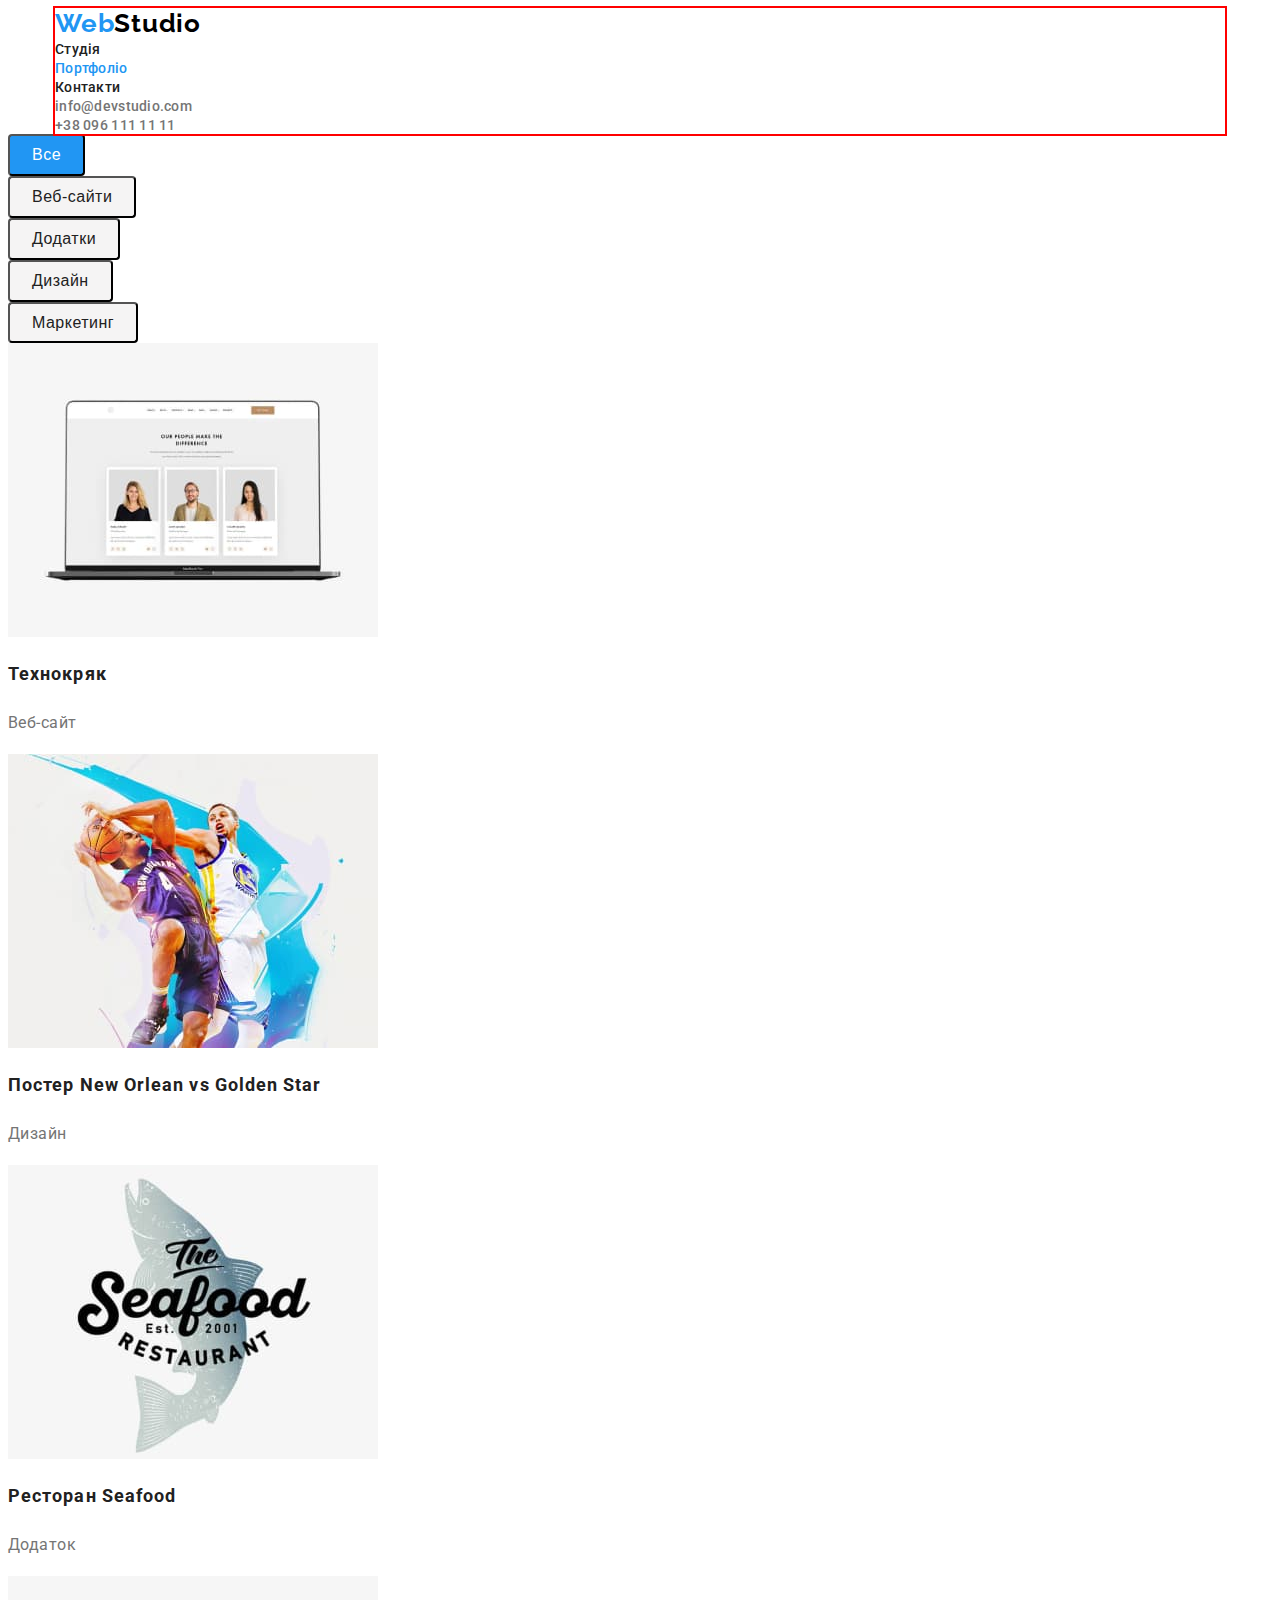
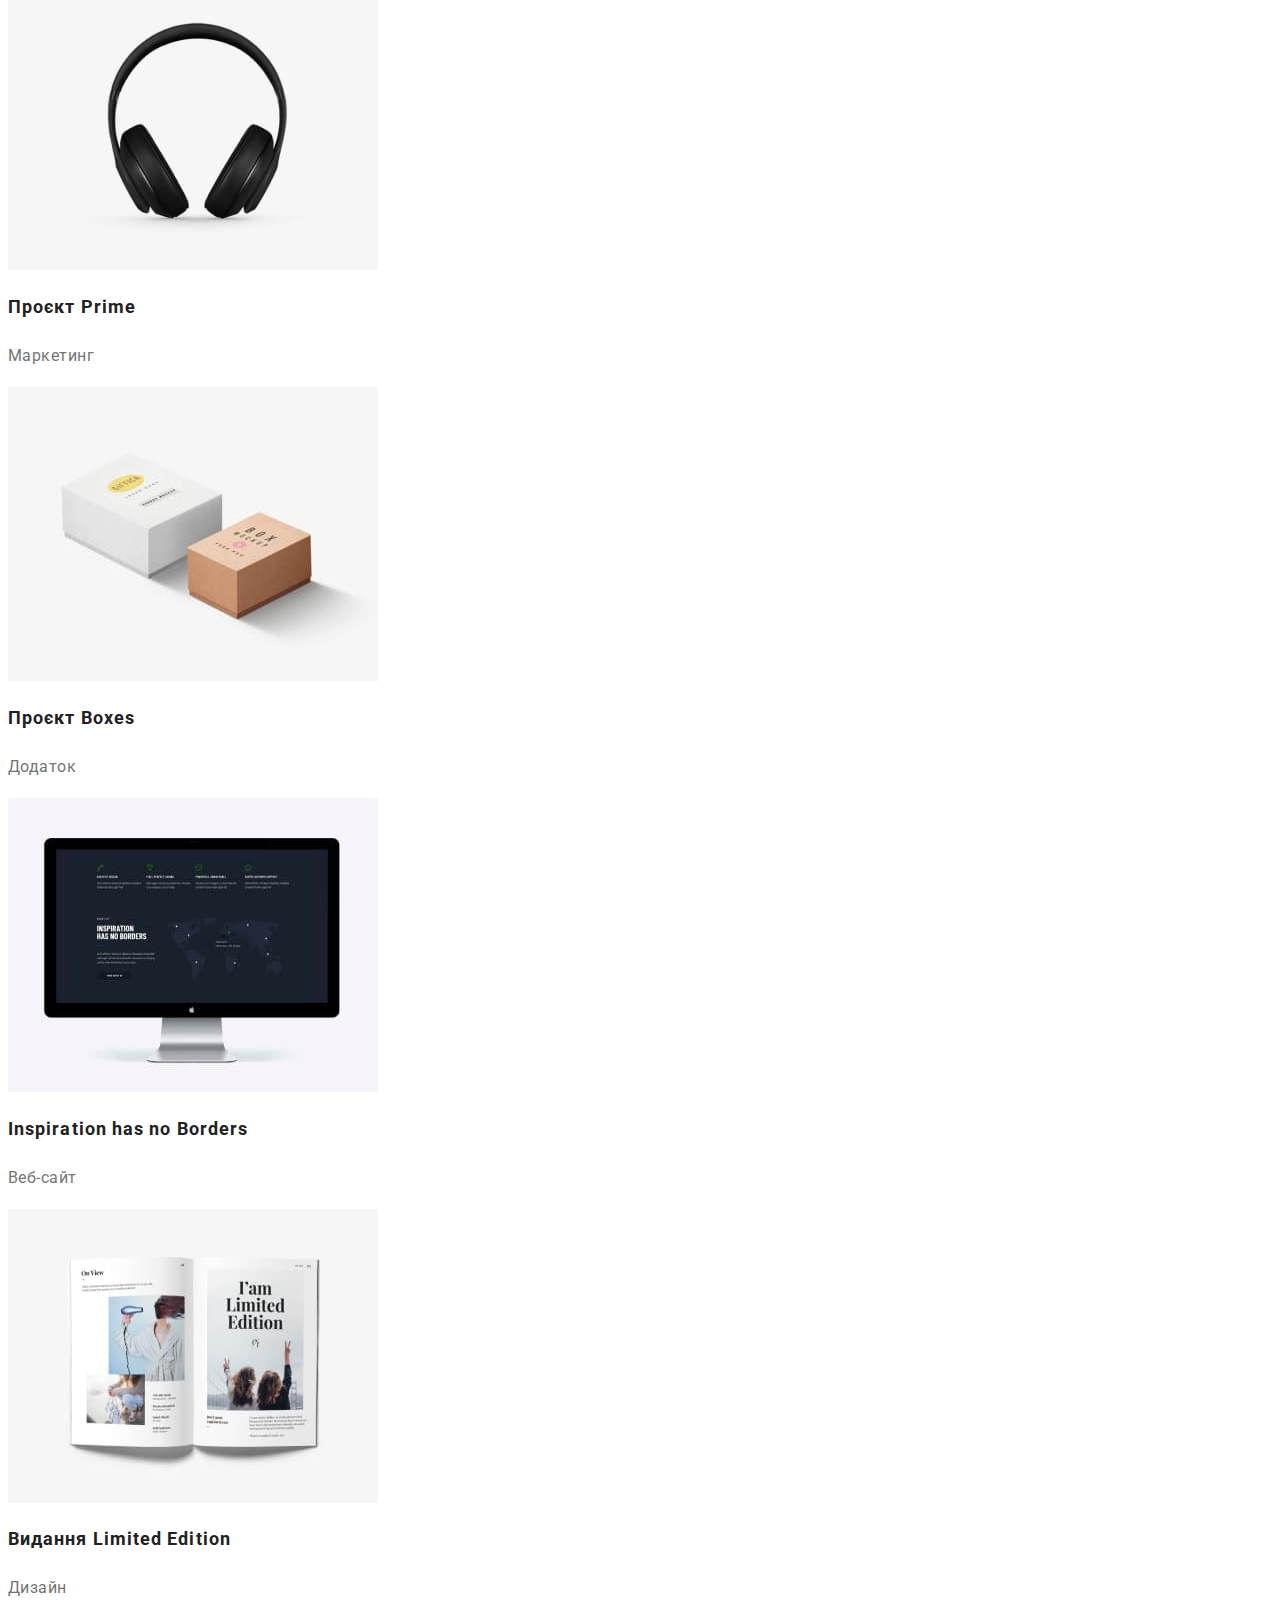
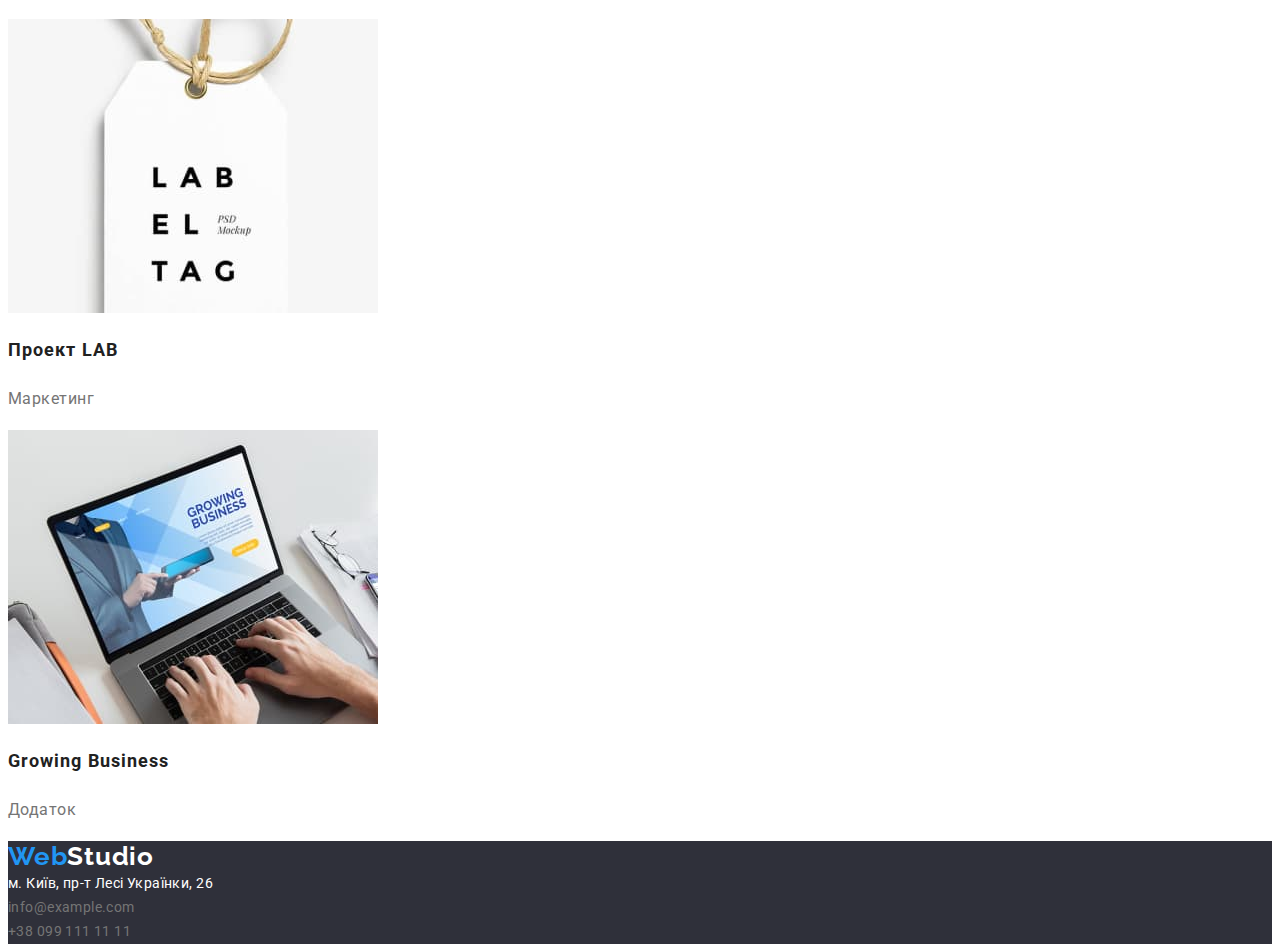
==== portfolio.html @ b14d48f9 "Initial commit" ====
<!DOCTYPE html>
<html lang="eu">
  <head>
    <meta charset="UTF-8" />
    <meta http-equiv="X-UA-Compatible" content="IE=edge" />
    <meta name="viewport" content="width=device-width, initial-scale=1.0" />
    <title>Портфоліо</title>
    <link rel="preconnect" href="https://fonts.googleapis.com" />
    <link rel="preconnect" href="https://fonts.gstatic.com" crossorigin />
    <link
      href="https://fonts.googleapis.com/css2?family=Raleway:wght@700&family=Roboto:wght@400;500;700;900&display=swap"
      rel="stylesheet"
    />
    <link rel="stylesheet" href="./css/styles.css" />
  </head>
  <body>
    <!--хедер сайта-->
    <header class="header">
      <div></div>
      <div class="container">
        <nav class="header-nav">
          <a href="" class="header-logo-link link"
            ><span class="web header-logo-link">Web</span
            ><span class="studio header-logo-link">Studio</span></a
          >
          <ul class="header-list list">
            <li class="header-item">
              <a href="./index.html" class="header-link link">Студія</a>
            </li>
            <li class="header-item">
              <a href="" class="header-link link current">Портфоліо</a>
            </li>
            <li class="header-item">
              <a href="" class="header-link link">Контакти</a>
            </li>
          </ul>
        </nav>
        <ul class="header-contact list">
          <li class="header-mail-item">
            <a
              href="mailto:info@devstudio.com"
              class="header-link link button-contact"
              >info@devstudio.com</a
            >
          </li>
          <li class="header-tel-item">
            <a href="tel:+380961111111" class="header-link link button-contact"
              >+38 096 111 11 11</a
            >
          </li>
        </ul>
      </div>
    </header>

    <main>
      <section class="filter-portfolio">
        <!--Фільтр-Портфоліо-->
        <h1 class="hidden-title text-hidden">Портфоліо</h1>
        <ul class="filter-list list">
          <li class="filter-item">
            <button type="button" class="filter-btn primary">Все</button>
          </li>
          <li class="filter-item">
            <button type="button" class="filter-btn">Веб-сайти</button>
          </li>
          <li class="filter-item">
            <button type="button" class="filter-btn">Додатки</button>
          </li>
          <li class="filter-item">
            <button type="button" class="filter-btn">Дизайн</button>
          </li>
          <li class="filter-item">
            <button type="button" class="filter-btn">Маркетинг</button>
          </li>
        </ul>
        <ul class="project-list list">
          <li class="project-item">
            <a href="" class="project-link link">
              <img
                src="./images/technocryak.jpg"
                alt="technocryak"
                width="370"
              />
              <h2 class="project-title">Технокряк</h2>
              <p class="project-text">Веб-сайт</p>
            </a>
          </li>
          <li class="project-item">
            <a href="" class="project-link link">
              <img
                src="./images/poster-new-orlean-vs-golden-star.jpg"
                alt="Poster new Orlean vs Golden star"
                width="370"
              />
              <h2 class="project-title">Постер New Orlean vs Golden Star</h2>
              <p class="project-text">Дизайн</p>
            </a>
          </li>
          <li class="project-item">
            <a href="" class="project-link link">
              <img
                src="./images/restaurant-seafood.jpg"
                alt="Restaurant Seafood"
                width="370"
              />
              <h2 class="project-title">Ресторан Seafood</h2>
              <p class="project-text">Додаток</p>
            </a>
          </li>
          <li class="project-item">
            <a href="" class="project-link link">
              <img
                src="./images/project-prime.jpg"
                alt="Project Prime"
                width="370"
              />
              <h2 class="project-title">Проєкт Prime</h2>
              <p class="project-text">Маркетинг</p>
            </a>
          </li>
          <li class="project-item">
            <a href="" class="project-link link">
              <img
                src="./images/project-boxes.jpg"
                alt="Project Boxes"
                width="370"
              />
              <h2 class="project-title">Проєкт Boxes</h2>
              <p class="project-text">Додаток</p>
            </a>
          </li>
          <li class="project-item">
            <a href="" class="project-link link">
              <img
                src="./images/inspiratiom-has-no-borders.jpg"
                alt="Inspiratiom has no Borders"
                width="370"
              />
              <h2 class="project-title">Inspiration has no Borders</h2>
              <p class="project-text">Веб-сайт</p>
            </a>
          </li>
          <li class="project-item">
            <a href="" class="project-link link">
              <img
                src="./images/poblishing-limited-edition.jpg"
                alt="Poblishing Limited Edition"
                width="370"
              />
              <h2 class="project-title">Видання Limited Edition</h2>
              <p class="project-text">Дизайн</p>
            </a>
          </li>
          <li class="project-item">
            <a href="" class="project-link link">
              <img
                src="./images/project-lab.jpg"
                alt="Project LAB"
                width="370"
              />
              <h2 class="project-title">Проект LAB</h2>
              <p class="project-text">Маркетинг</p>
            </a>
          </li>
          <li class="project-item">
            <a href="" class="project-link link">
              <img
                src="./images/growing-business.jpg"
                alt="Growing Business"
                width="370"
              />
              <h2 class="project-title">Growing Business</h2>
              <p class="project-text">Додаток</p>
            </a>
          </li>
        </ul>
      </section>
    </main>

    <footer class="footer">
      <a href="" class="footer-logo-link link"
        ><span class="footer-web footer-logo-link">Web</span
        ><span class="footer-studio footer-logo-link">Studio</span></a
      >
      <address class="footer-adress">
        <ul class="footer-list list">
          <li class="footer-adress-item">
            <a
              href="https://goo.gl/maps/GNoJBwLivwUf7jna8"
              target="_blank"
              class="footer-link link adress"
              >м. Київ, пр-т Лесі Українки, 26</a
            >
          </li>
          <li class="footer-mail-item">
            <a
              href="mailto:info@example.com"
              class="footer-link link button-contact"
              >info@example.com</a
            >
          </li>
          <li class="footer-tel-item">
            <a href="tel:+380991111111" class="footer-link link button-contact"
              >+38 099 111 11 11</a
            >
          </li>
        </ul>
      </address>
    </footer>
  </body>
</html>
---- css/styles.css ----
:root {
  --accent-color: #2196f3;
  --main-title-color: #212121;
  --main-bottom-color: #757575;
  --color-white: #ffffff;
  --button-link: #f5f4f4;
  --background-color: #2f303a;
  --studio: #000000;
}

body {
  font-family: "Roboto", sans-serif;
  color: var(--main-title-color);
  cursor: pointer;
}

.list {
  padding: 0;
  margin: 0;
  list-style: none;
}

.link {
  text-decoration: none;
}

.container {
  margin-left: auto;
  margin-right: auto;
  width: 1170px;
  outline: 2px solid red;
}

.studio {
  color: var(--studio);
}

.web {
  color: var(--accent-color);
}

.text-hidden {
  position: absolute;
  width: 1px;
  height: 1px;
  margin: -1px;
  border: 0;
  padding: 0;
  white-space: nowrap;
  clip-path: inset(100%);
  clip: rect(0 0 0 0);
  overflow: hidden;
}

.header-logo-link {
  font-family: "Raleway";
  font-weight: 700;
  font-size: 26px;
  line-height: 1.19;
  letter-spacing: 0.03em;
}

.header-logo-link:hover,
.header-logo-link:focus,
.header-logo-link:active {
  color: var(--accent-color);
}

.header-link {
  color: var(--main-title-color);
}

.current {
  color: var(--accent-color);
}

.header-link {
  font-weight: 500;
  font-size: 14px;
  line-height: 1.14;
  letter-spacing: 0.02em;
}
.header-link:hover,
.header-link:focus,
.header-link:active {
  color: var(--accent-color);
}

.hero {
  background-color: var(--background-color);
}
.hero-title {
  margin-top: 0;
  margin-bottom: 30px;

  font-weight: 900;
  font-size: 44px;
  line-height: 1.36;
  text-align: center;

  color: var(--color-white);
  letter-spacing: 0.06em;

  margin-bottom: 30px;
}

.hero-btn {
  border-radius: 4px;
  padding: 10px 32px;

  font-weight: 700;
  font-size: 16px;
  line-height: 1.87;

  color: var(--color-white);
  background-color: var(--accent-color);
  letter-spacing: 0.06em;
  cursor: pointer;

  text-align: center;
}

.features-skills-title {
  font-weight: 700;
  font-size: 14px;
  line-height: 1.14;
  color: var(--main-title-color);
  letter-spacing: 0.03em;
}

.features-skills-text {
  font-size: 14px;
  line-height: 1.71;
  color: var(--main-bottom-color);
  letter-spacing: 0.03em;
}

.employment-title {
  font-weight: 700;
  font-size: 36px;
  line-height: 1.16;
  color: var(--main-title-color);
  letter-spacing: 0.03em;
}

.team-title {
  font-weight: 700;
  font-size: 36px;
  line-height: 1.16;
  color: var(--main-title-color);
  letter-spacing: 0.03em;
}

.team-player-title {
  font-weight: 500;
  font-size: 16px;
  line-height: 1.18;
  color: var(--main-title-color);
}

.team-text {
  font-size: 16px;
  line-height: 1.18;
  color: var(--main-bottom-color);
  letter-spacing: 0.03em;
}

.filter-btn {
  border-radius: 4px;
  padding: 6px 22px;

  font-weight: 500;
  font-size: 16px;
  line-height: 1.62;

  background-color: var(--button-link);
  color: var(--main-title-color);
  letter-spacing: 0.03em;

  text-align: center;
}

.filter-btn:hover,
.filter-btn:focus,
.filter-btn:active {
  color: var(--button-link);
  background-color: var(--accent-color);
  cursor: pointer;
}

.primary {
  background-color: var(--accent-color);
  color: var(--color-white);
}

.project-title {
  font-weight: 700;
  font-size: 18px;
  line-height: 2;
  color: var(--main-title-color);
  letter-spacing: 0.06em;
}

.project-text {
  font-size: 16px;
  line-height: 1.87;
  color: var(--main-bottom-color);
  letter-spacing: 0.03em;
}

.footer-web {
  color: var(--accent-color);
}
.footer-studio {
  color: var(--color-white);
}

.footer-logo-link:hover,
.footer-logo-link:focus,
.footer-logo-link:active {
  color: var(--accent-color);
}

.footer-logo-link {
  font-family: "Raleway";
  font-weight: 700;
  font-size: 26px;
  line-height: 1.19;
  letter-spacing: 0.03em;
}

.button-contact {
  color: var(--main-bottom-color);
}
.footer {
  background-color: var(--background-color);
}
.adress {
  color: var(--color-white);
}

.footer-list {
  font-style: normal;
  font-size: 14px;
  line-height: 1.71;
  letter-spacing: 0.03em;
}

.footer-link:hover,
.footer-link:focus,
.footer-link:active {
  color: var(--accent-color);
}
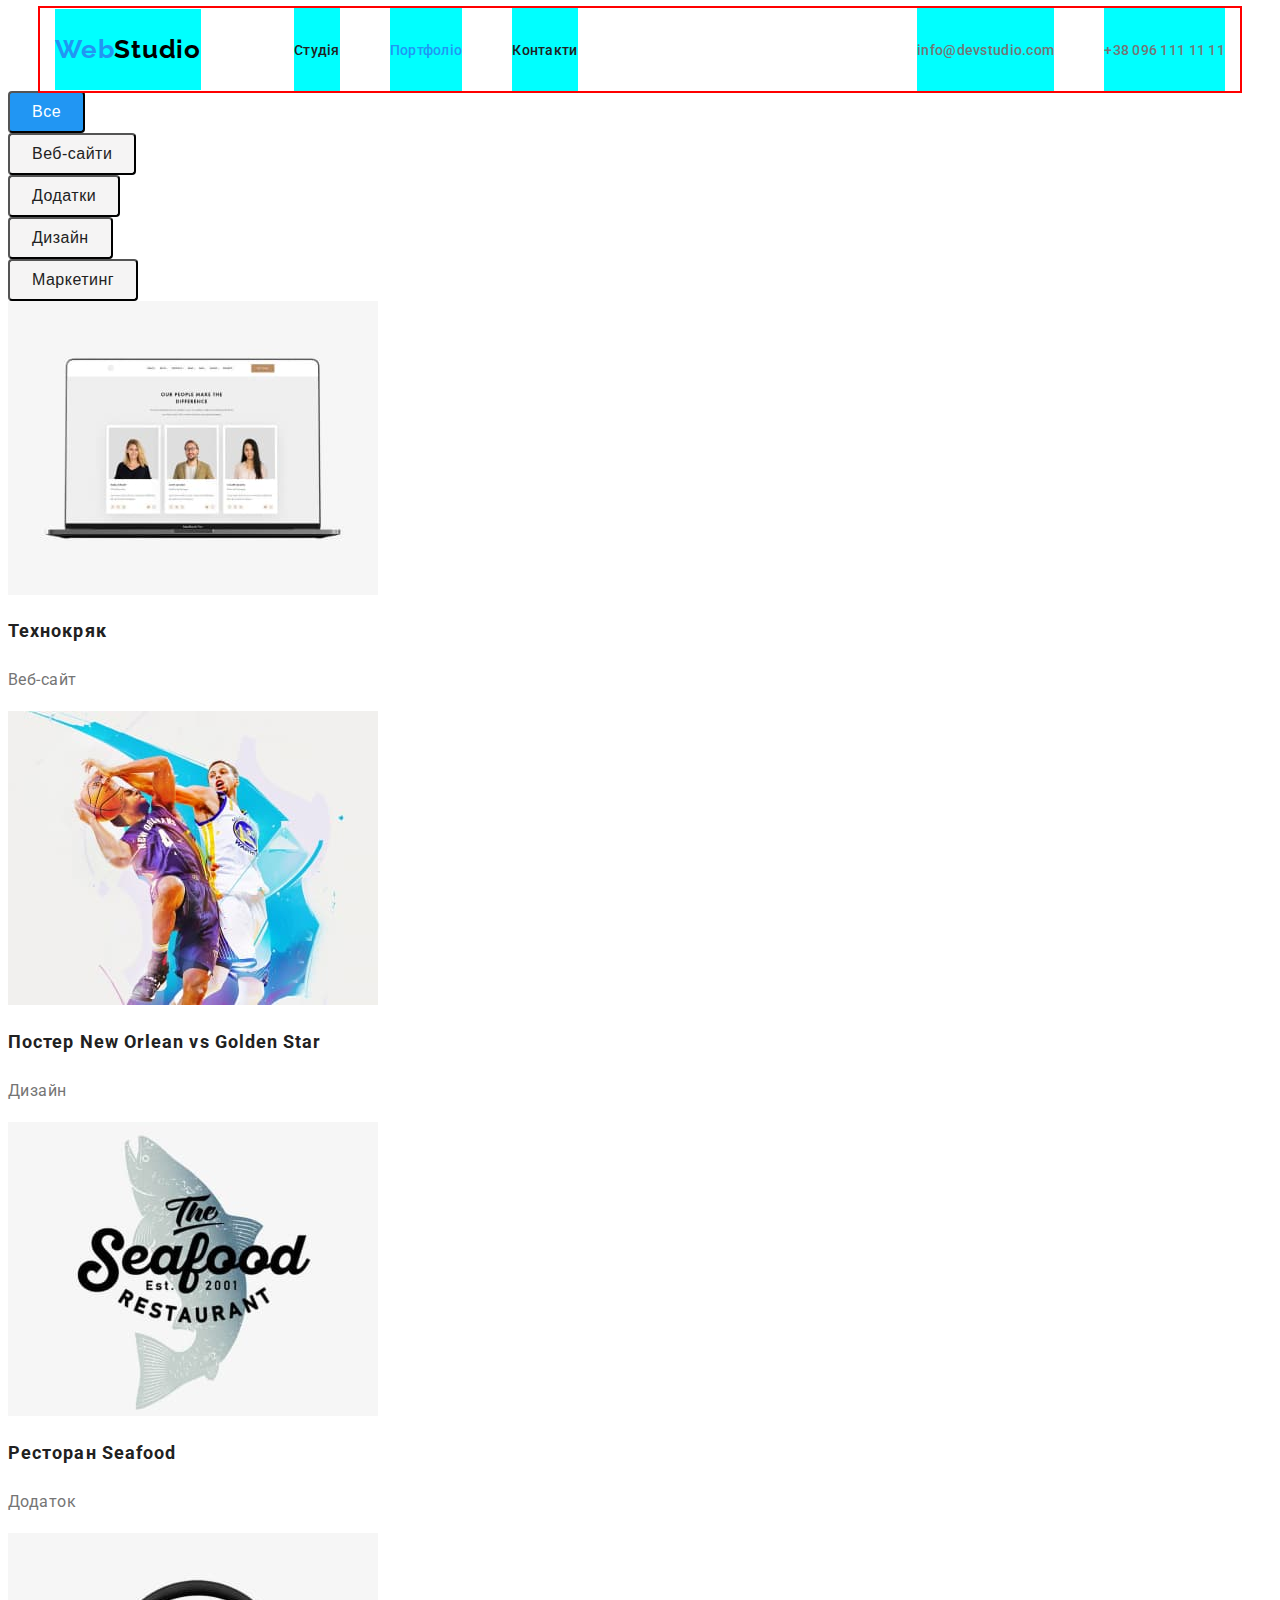
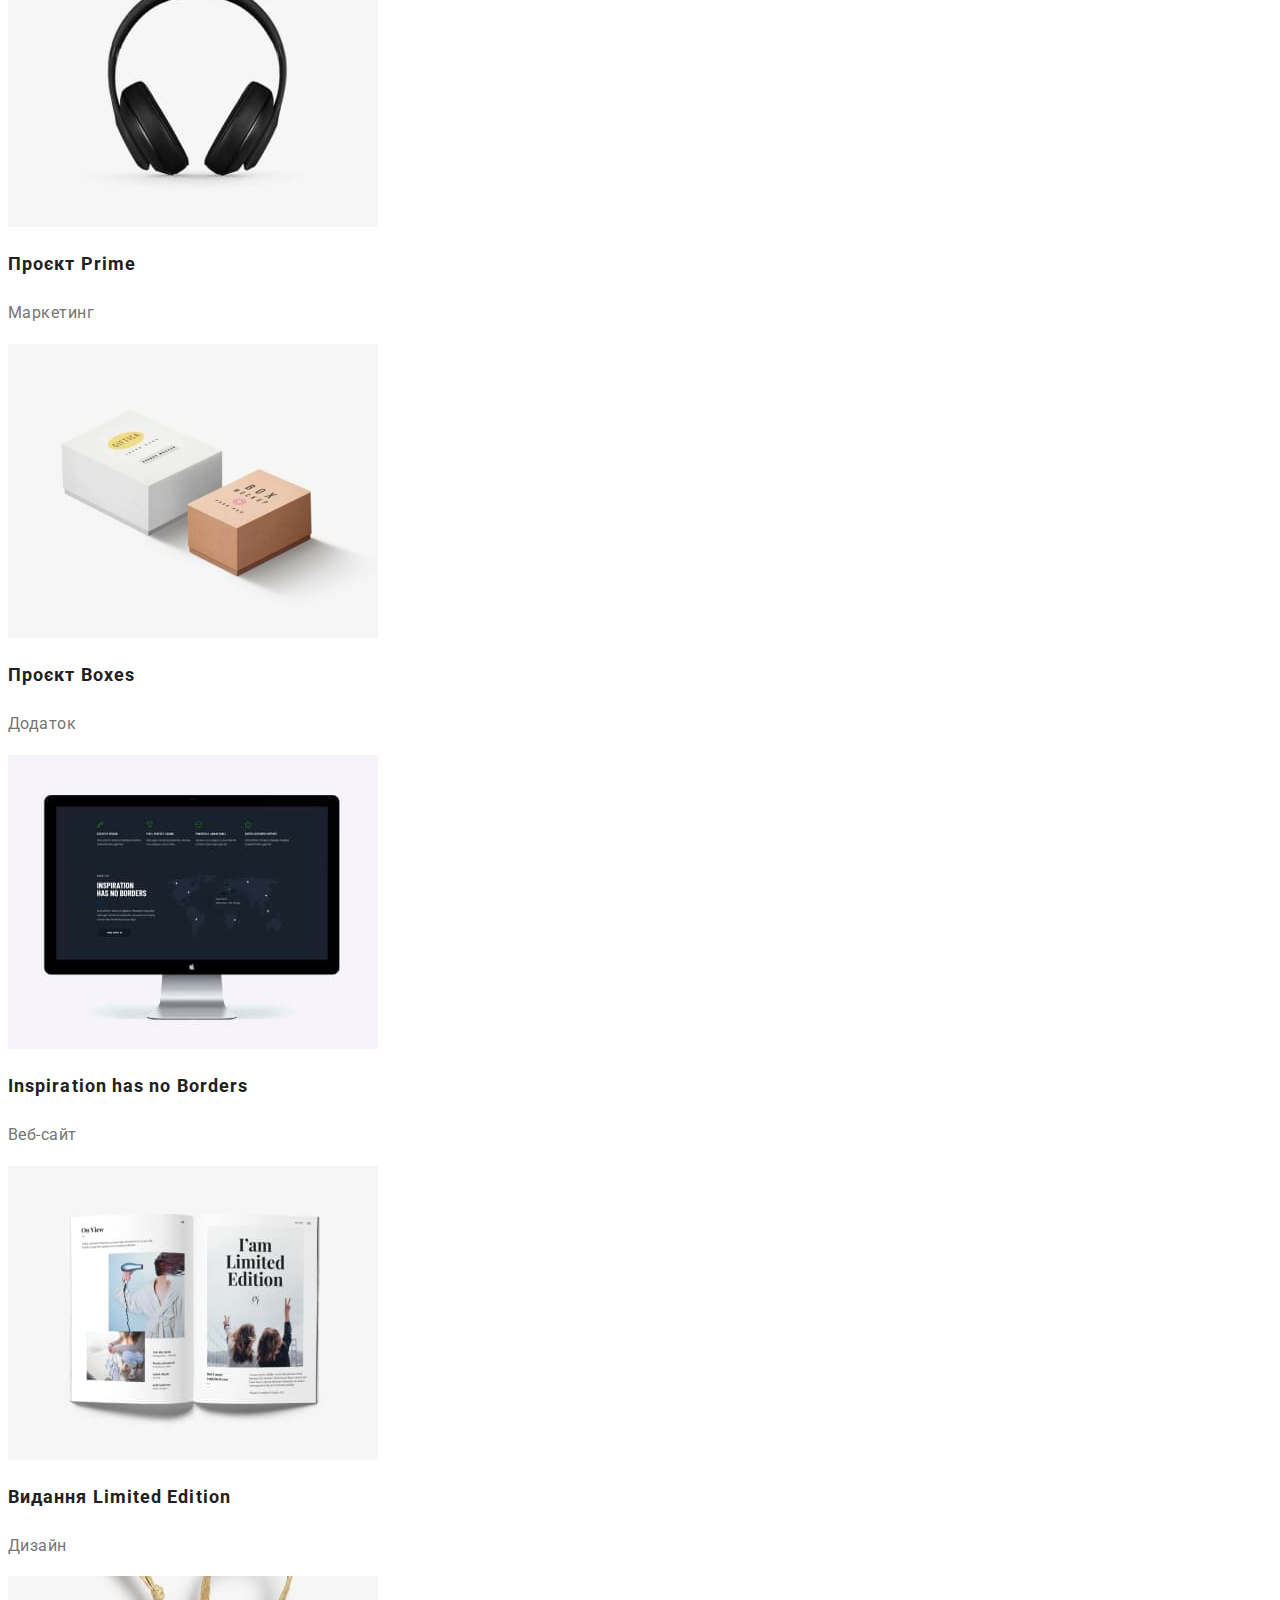
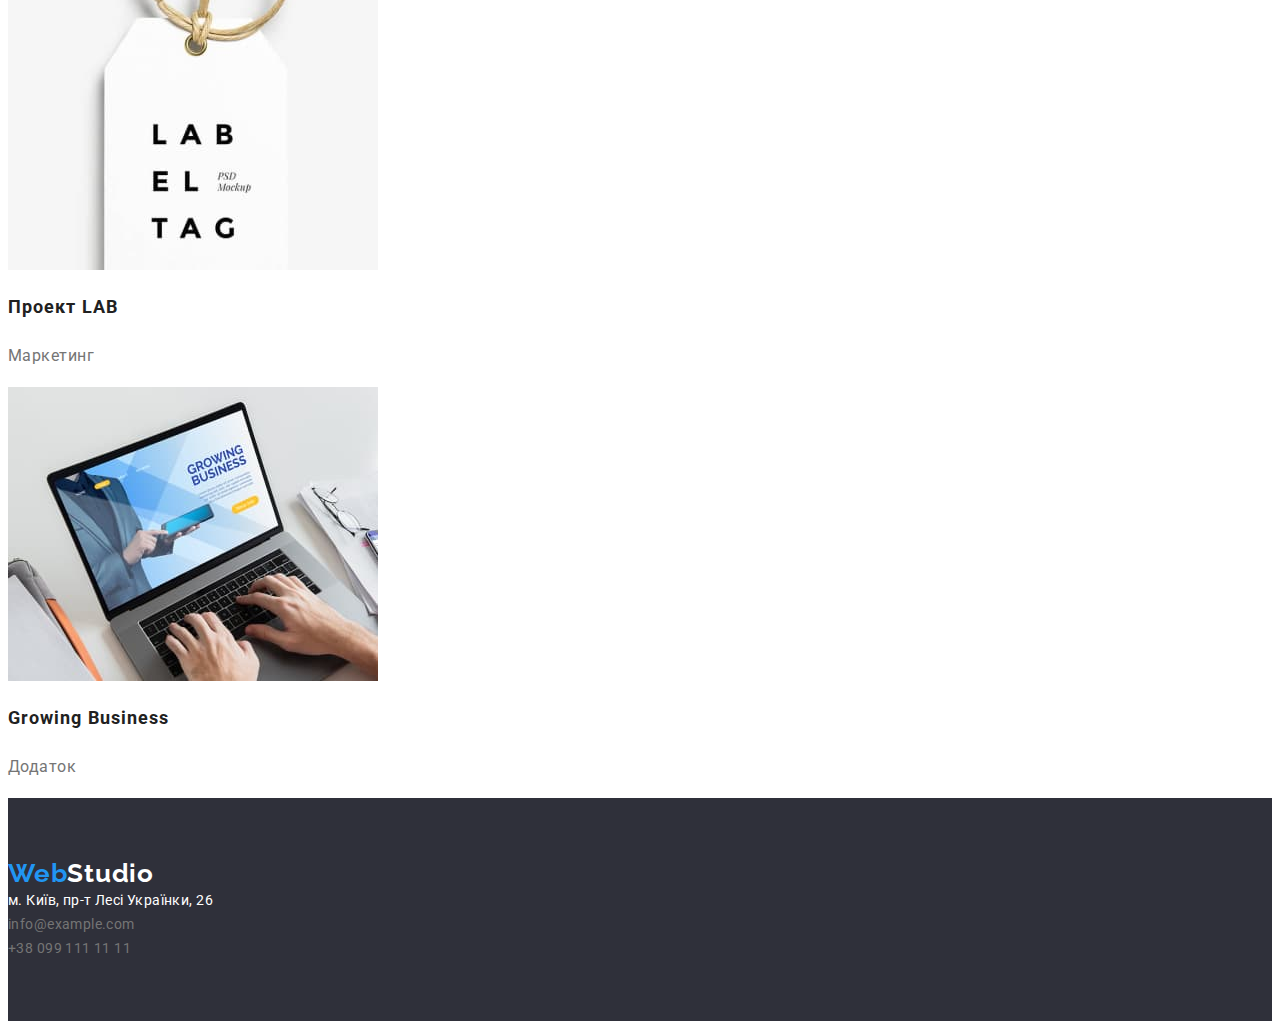
==== commit c5024358: "hw3-flex" ====
--- a/portfolio.html
+++ b/portfolio.html
@@ -16,13 +16,15 @@
   <body>
     <!--хедер сайта-->
     <header class="header">
-      <div></div>
-      <div class="container">
-        <nav class="header-nav">
-          <a href="" class="header-logo-link link"
-            ><span class="web header-logo-link">Web</span
-            ><span class="studio header-logo-link">Studio</span></a
-          >
+      <div class="container main">
+        <nav class="header-nav main">
+          <div class="logo">
+            <a href="" class="header-logo-link link"
+              ><span class="web header-logo-link">Web</span
+              ><span class="studio header-logo-link">Studio</span></a
+            >
+          </div>
+
           <ul class="header-list list">
             <li class="header-item">
               <a href="./index.html" class="header-link link">Студія</a>
@@ -36,14 +38,14 @@
           </ul>
         </nav>
         <ul class="header-contact list">
-          <li class="header-mail-item">
+          <li class="header-item">
             <a
               href="mailto:info@devstudio.com"
               class="header-link link button-contact"
               >info@devstudio.com</a
             >
           </li>
-          <li class="header-tel-item">
+          <li class="header-item">
             <a href="tel:+380961111111" class="header-link link button-contact"
               >+38 096 111 11 11</a
             >
--- a/css/styles.css
+++ b/css/styles.css
@@ -6,6 +6,7 @@
   --button-link: #f5f4f4;
   --background-color: #2f303a;
   --studio: #000000;
+  --section-bgc: #f5f4fa;
 }
 
 body {
@@ -24,9 +25,17 @@
   text-decoration: none;
 }
 
+.main {
+  display: flex;
+  align-items: center;
+  justify-content: ;
+}
+
 .container {
   margin-left: auto;
   margin-right: auto;
+  padding-left: 15px;
+  padding-right: 15px;
   width: 1170px;
   outline: 2px solid red;
 }
@@ -52,6 +61,44 @@
   overflow: hidden;
 }
 
+.logo {
+  background-color: aqua;
+  padding-top: 25px;
+  padding-bottom: 25px;
+}
+.header-list {
+  display: flex;
+  margin-left: 93px;
+}
+.header-list .header-item {
+  background-color: aqua;
+  padding-top: 32px;
+  padding-bottom: 32px;
+}
+
+.header-list .header-item + .header-item {
+  margin-left: 50px;
+}
+
+.header-list li:last-child {
+  margin-right: 0px;
+}
+
+.header-contact {
+  display: flex;
+  margin-left: auto;
+}
+
+.header-contact .header-item {
+  background-color: aqua;
+  padding-top: 32px;
+  padding-bottom: 32px;
+}
+
+.header-contact .header-item + .header-item {
+  margin-left: 50px;
+}
+
 .header-logo-link {
   font-family: "Raleway";
   font-weight: 700;
@@ -87,6 +134,9 @@
 }
 
 .hero {
+  padding-top: 200px;
+  padding-bottom: 200px;
+
   background-color: var(--background-color);
 }
 .hero-title {
@@ -120,7 +170,14 @@
   text-align: center;
 }
 
+.features {
+  padding-top: 94px;
+  padding-bottom: 94px;
+}
 .features-skills-title {
+  margin-top: 0;
+  margin-bottom: 10px;
+
   font-weight: 700;
   font-size: 14px;
   line-height: 1.14;
@@ -129,29 +186,55 @@
 }
 
 .features-skills-text {
+  margin-top: 0;
+  margin-bottom: 0;
   font-size: 14px;
   line-height: 1.71;
   color: var(--main-bottom-color);
   letter-spacing: 0.03em;
 }
 
+.employment {
+  padding-top: 0;
+  padding-bottom: 94px;
+}
+
 .employment-title {
+  margin-top: 0;
+  margin-bottom: 50px;
+
   font-weight: 700;
   font-size: 36px;
   line-height: 1.16;
   color: var(--main-title-color);
   letter-spacing: 0.03em;
-}
-
+
+  text-align: center;
+}
+
+.team {
+  padding-top: 94px;
+  padding-bottom: 94px;
+
+  background-color: var(--section-bgc);
+}
 .team-title {
+  margin-top: 0;
+  margin-bottom: 50px;
+
   font-weight: 700;
   font-size: 36px;
   line-height: 1.16;
   color: var(--main-title-color);
   letter-spacing: 0.03em;
+
+  text-align: center;
 }
 
 .team-player-title {
+  margin-top: 0;
+  margin-bottom: 10px;
+
   font-weight: 500;
   font-size: 16px;
   line-height: 1.18;
@@ -159,6 +242,9 @@
 }
 
 .team-text {
+  margin-top: 0;
+  margin-bottom: 10px;
+
   font-size: 16px;
   line-height: 1.18;
   color: var(--main-bottom-color);
@@ -233,7 +319,14 @@
   color: var(--main-bottom-color);
 }
 .footer {
+  padding-top: 60px;
+  padding-bottom: 60px;
+
   background-color: var(--background-color);
+}
+
+.footer-item {
+  margin-bottom: 9px;
 }
 .adress {
   color: var(--color-white);
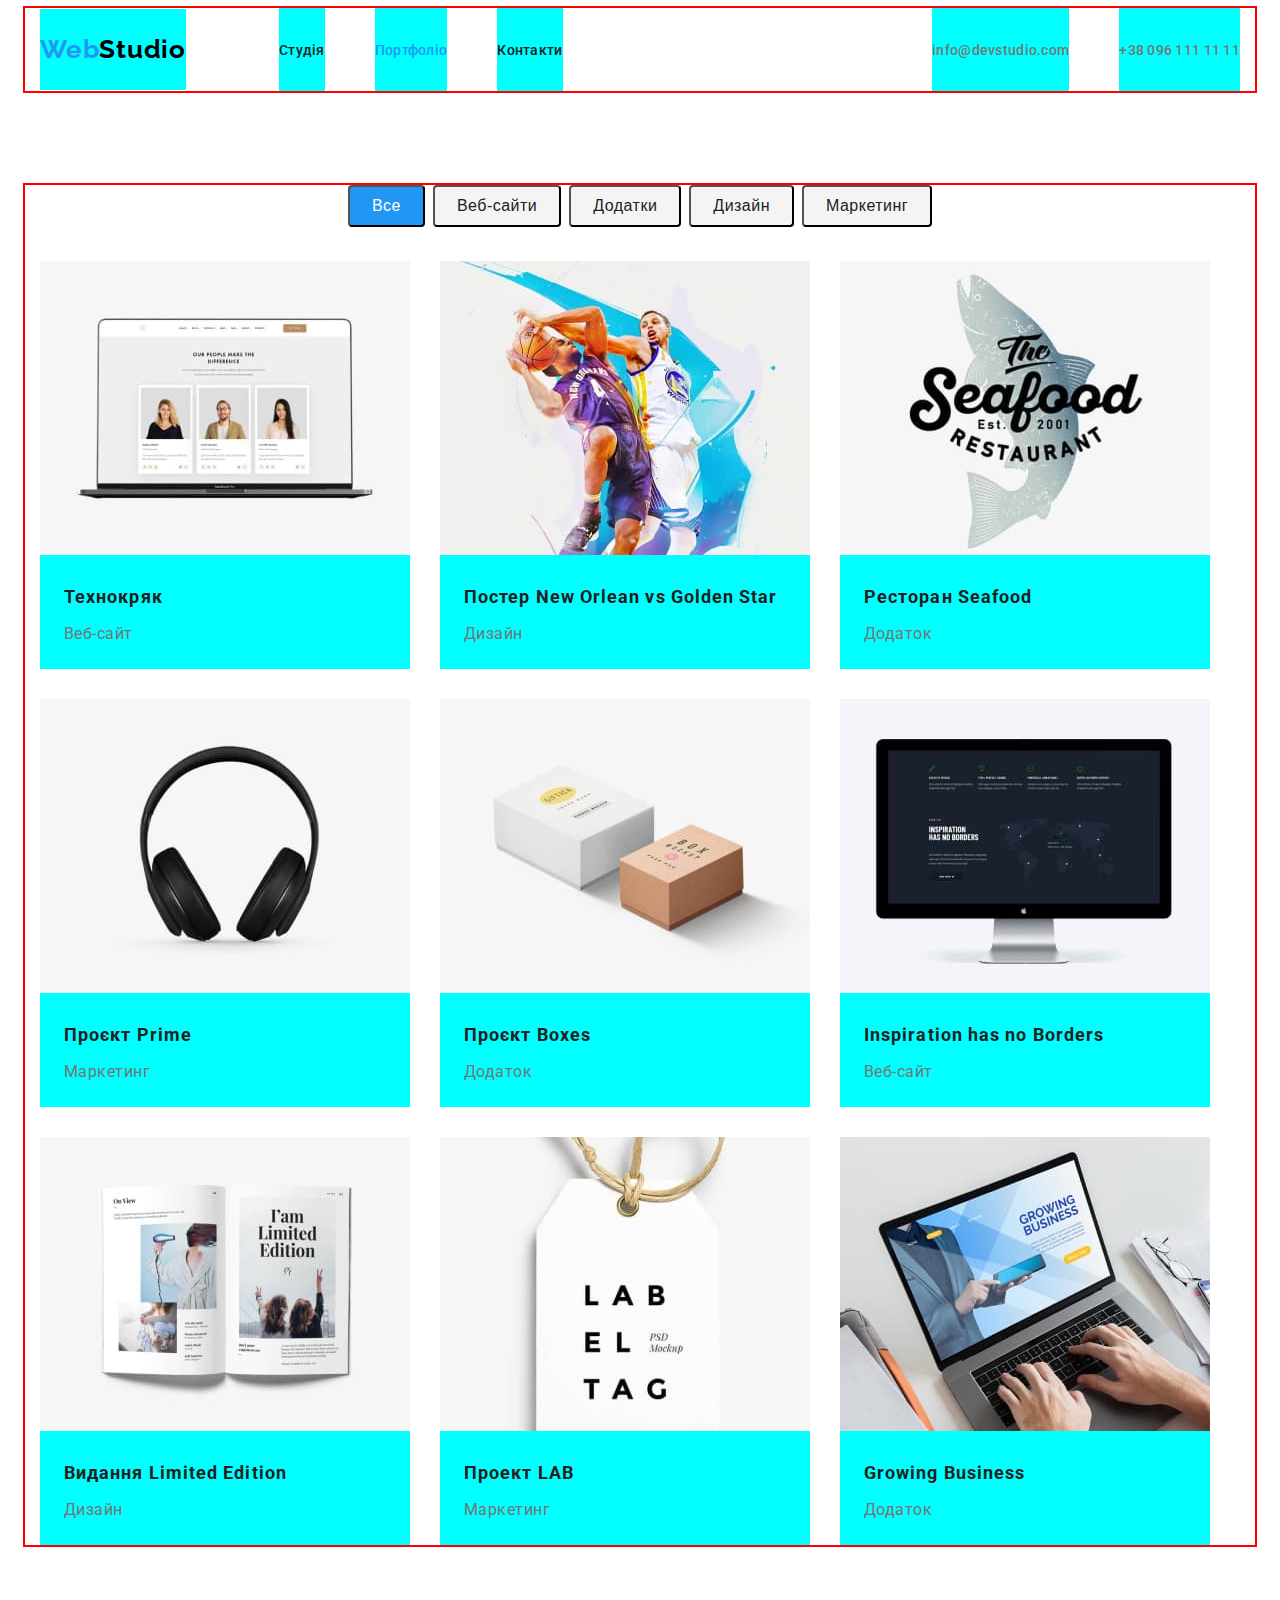
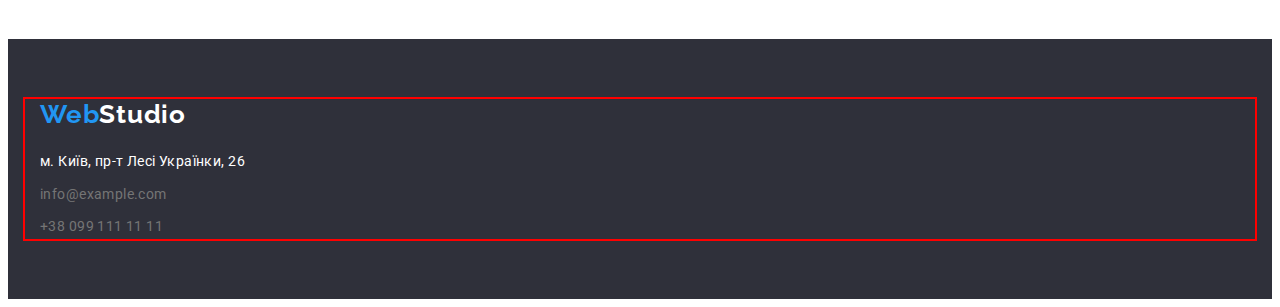
==== commit 7b16d512: "hw-03" ====
--- a/portfolio.html
+++ b/portfolio.html
@@ -11,6 +11,14 @@
       href="https://fonts.googleapis.com/css2?family=Raleway:wght@700&family=Roboto:wght@400;500;700;900&display=swap"
       rel="stylesheet"
     />
+    <link
+      rel="stylesheet"
+      href="https://cdnjs.cloudflare.com/ajax/libs/modern-normalize/1.1.0/modern-normalize.min.css"
+      integrity="sha512-wpPYUAdjBVSE4KJnH1VR1HeZfpl1ub8YT/NKx4PuQ5NmX2tKuGu6U/JRp5y+Y8XG2tV+wKQpNHVUX03MfMFn9Q=="
+      crossorigin="anonymous"
+      referrerpolicy="no-referrer"
+    />
+
     <link rel="stylesheet" href="./css/styles.css" />
   </head>
   <body>
@@ -57,157 +65,175 @@
     <main>
       <section class="filter-portfolio">
         <!--Фільтр-Портфоліо-->
-        <h1 class="hidden-title text-hidden">Портфоліо</h1>
-        <ul class="filter-list list">
-          <li class="filter-item">
-            <button type="button" class="filter-btn primary">Все</button>
-          </li>
-          <li class="filter-item">
-            <button type="button" class="filter-btn">Веб-сайти</button>
-          </li>
-          <li class="filter-item">
-            <button type="button" class="filter-btn">Додатки</button>
-          </li>
-          <li class="filter-item">
-            <button type="button" class="filter-btn">Дизайн</button>
-          </li>
-          <li class="filter-item">
-            <button type="button" class="filter-btn">Маркетинг</button>
-          </li>
-        </ul>
-        <ul class="project-list list">
-          <li class="project-item">
-            <a href="" class="project-link link">
-              <img
-                src="./images/technocryak.jpg"
-                alt="technocryak"
-                width="370"
-              />
-              <h2 class="project-title">Технокряк</h2>
-              <p class="project-text">Веб-сайт</p>
-            </a>
-          </li>
-          <li class="project-item">
-            <a href="" class="project-link link">
-              <img
-                src="./images/poster-new-orlean-vs-golden-star.jpg"
-                alt="Poster new Orlean vs Golden star"
-                width="370"
-              />
-              <h2 class="project-title">Постер New Orlean vs Golden Star</h2>
-              <p class="project-text">Дизайн</p>
-            </a>
-          </li>
-          <li class="project-item">
-            <a href="" class="project-link link">
-              <img
-                src="./images/restaurant-seafood.jpg"
-                alt="Restaurant Seafood"
-                width="370"
-              />
-              <h2 class="project-title">Ресторан Seafood</h2>
-              <p class="project-text">Додаток</p>
-            </a>
-          </li>
-          <li class="project-item">
-            <a href="" class="project-link link">
-              <img
-                src="./images/project-prime.jpg"
-                alt="Project Prime"
-                width="370"
-              />
-              <h2 class="project-title">Проєкт Prime</h2>
-              <p class="project-text">Маркетинг</p>
-            </a>
-          </li>
-          <li class="project-item">
-            <a href="" class="project-link link">
-              <img
-                src="./images/project-boxes.jpg"
-                alt="Project Boxes"
-                width="370"
-              />
-              <h2 class="project-title">Проєкт Boxes</h2>
-              <p class="project-text">Додаток</p>
-            </a>
-          </li>
-          <li class="project-item">
-            <a href="" class="project-link link">
-              <img
-                src="./images/inspiratiom-has-no-borders.jpg"
-                alt="Inspiratiom has no Borders"
-                width="370"
-              />
-              <h2 class="project-title">Inspiration has no Borders</h2>
-              <p class="project-text">Веб-сайт</p>
-            </a>
-          </li>
-          <li class="project-item">
-            <a href="" class="project-link link">
-              <img
-                src="./images/poblishing-limited-edition.jpg"
-                alt="Poblishing Limited Edition"
-                width="370"
-              />
-              <h2 class="project-title">Видання Limited Edition</h2>
-              <p class="project-text">Дизайн</p>
-            </a>
-          </li>
-          <li class="project-item">
-            <a href="" class="project-link link">
-              <img
-                src="./images/project-lab.jpg"
-                alt="Project LAB"
-                width="370"
-              />
-              <h2 class="project-title">Проект LAB</h2>
-              <p class="project-text">Маркетинг</p>
-            </a>
-          </li>
-          <li class="project-item">
-            <a href="" class="project-link link">
-              <img
-                src="./images/growing-business.jpg"
-                alt="Growing Business"
-                width="370"
-              />
-              <h2 class="project-title">Growing Business</h2>
-              <p class="project-text">Додаток</p>
-            </a>
-          </li>
-        </ul>
+        <div class="container">
+          <h1 class="hidden-title text-hidden">Портфоліо</h1>
+          <ul class="filter-list list">
+            <li class="filter-item">
+              <button type="button" class="filter-btn primary">Все</button>
+            </li>
+            <li class="filter-item">
+              <button type="button" class="filter-btn">Веб-сайти</button>
+            </li>
+            <li class="filter-item">
+              <button type="button" class="filter-btn">Додатки</button>
+            </li>
+            <li class="filter-item">
+              <button type="button" class="filter-btn">Дизайн</button>
+            </li>
+            <li class="filter-item">
+              <button type="button" class="filter-btn">Маркетинг</button>
+            </li>
+          </ul>
+          <ul class="project-list list">
+            <li class="project-item">
+              <a href="" class="project-link link">
+                <img
+                  class="project-imag"
+                  src="./images/technocryak.jpg"
+                  alt="technocryak"
+                  width="370"
+                />
+                <h2 class="project-title">Технокряк</h2>
+                <p class="project-text">Веб-сайт</p>
+              </a>
+            </li>
+            <li class="project-item">
+              <a href="" class="project-link link">
+                <img
+                  class="project-imag"
+                  src="./images/poster-new-orlean-vs-golden-star.jpg"
+                  alt="Poster new Orlean vs Golden star"
+                  width="370"
+                />
+                <h2 class="project-title">Постер New Orlean vs Golden Star</h2>
+                <p class="project-text">Дизайн</p>
+              </a>
+            </li>
+            <li class="project-item">
+              <a href="" class="project-link link">
+                <img
+                  class="project-imag"
+                  src="./images/restaurant-seafood.jpg"
+                  alt="Restaurant Seafood"
+                  width="370"
+                />
+                <h2 class="project-title">Ресторан Seafood</h2>
+                <p class="project-text">Додаток</p>
+              </a>
+            </li>
+            <li class="project-item">
+              <a href="" class="project-link link">
+                <img
+                  class="project-imag"
+                  src="./images/project-prime.jpg"
+                  alt="Project Prime"
+                  width="370"
+                />
+                <h2 class="project-title">Проєкт Prime</h2>
+                <p class="project-text">Маркетинг</p>
+              </a>
+            </li>
+            <li class="project-item">
+              <a href="" class="project-link link">
+                <img
+                  class="project-imag"
+                  src="./images/project-boxes.jpg"
+                  alt="Project Boxes"
+                  width="370"
+                />
+                <h2 class="project-title">Проєкт Boxes</h2>
+                <p class="project-text">Додаток</p>
+              </a>
+            </li>
+            <li class="project-item">
+              <a href="" class="project-link link">
+                <img
+                  class="project-imag"
+                  src="./images/inspiratiom-has-no-borders.jpg"
+                  alt="Inspiratiom has no Borders"
+                  width="370"
+                />
+                <h2 class="project-title">Inspiration has no Borders</h2>
+                <p class="project-text">Веб-сайт</p>
+              </a>
+            </li>
+            <li class="project-item">
+              <a href="" class="project-link link">
+                <img
+                  class="project-imag"
+                  src="./images/poblishing-limited-edition.jpg"
+                  alt="Poblishing Limited Edition"
+                  width="370"
+                />
+                <h2 class="project-title">Видання Limited Edition</h2>
+                <p class="project-text">Дизайн</p>
+              </a>
+            </li>
+            <li class="project-item">
+              <a href="" class="project-link link">
+                <img
+                  class="project-imag"
+                  src="./images/project-lab.jpg"
+                  alt="Project LAB"
+                  width="370"
+                />
+                <h2 class="project-title">Проект LAB</h2>
+                <p class="project-text">Маркетинг</p>
+              </a>
+            </li>
+            <li class="project-item">
+              <a href="" class="project-link link">
+                <img
+                  class="project-imag"
+                  src="./images/growing-business.jpg"
+                  alt="Growing Business"
+                  width="370"
+                />
+                <h2 class="project-title">Growing Business</h2>
+                <p class="project-text">Додаток</p>
+              </a>
+            </li>
+          </ul>
+        </div>
       </section>
     </main>
 
     <footer class="footer">
-      <a href="" class="footer-logo-link link"
-        ><span class="footer-web footer-logo-link">Web</span
-        ><span class="footer-studio footer-logo-link">Studio</span></a
-      >
-      <address class="footer-adress">
-        <ul class="footer-list list">
-          <li class="footer-adress-item">
-            <a
-              href="https://goo.gl/maps/GNoJBwLivwUf7jna8"
-              target="_blank"
-              class="footer-link link adress"
-              >м. Київ, пр-т Лесі Українки, 26</a
-            >
-          </li>
-          <li class="footer-mail-item">
-            <a
-              href="mailto:info@example.com"
-              class="footer-link link button-contact"
-              >info@example.com</a
-            >
-          </li>
-          <li class="footer-tel-item">
-            <a href="tel:+380991111111" class="footer-link link button-contact"
-              >+38 099 111 11 11</a
-            >
-          </li>
-        </ul>
-      </address>
+      <div class="container">
+        <div class="container-logo">
+          <a href="" class="footer-logo-link link"
+            ><span class="footer-web footer-logo-link">Web</span
+            ><span class="footer-studio footer-logo-link">Studio</span></a
+          >
+        </div>
+
+        <address class="footer-adress">
+          <ul class="footer-list list">
+            <li class="footer-adress-item foot-item">
+              <a
+                href="https://goo.gl/maps/GNoJBwLivwUf7jna8"
+                target="_blank"
+                class="footer-link link adress"
+                >м. Київ, пр-т Лесі Українки, 26</a
+              >
+            </li>
+            <li class="footer-mail-item foot-item">
+              <a
+                href="mailto:info@example.com"
+                class="footer-link link button-contact"
+                >info@example.com</a
+              >
+            </li>
+            <li class="footer-tel-item">
+              <a
+                href="tel:+380991111111"
+                class="footer-link link button-contact"
+                >+38 099 111 11 11</a
+              >
+            </li>
+          </ul>
+        </address>
+      </div>
     </footer>
   </body>
 </html>
--- a/css/styles.css
+++ b/css/styles.css
@@ -28,7 +28,6 @@
 .main {
   display: flex;
   align-items: center;
-  justify-content: ;
 }
 
 .container {
@@ -36,7 +35,7 @@
   margin-right: auto;
   padding-left: 15px;
   padding-right: 15px;
-  width: 1170px;
+  width: 1200px;
   outline: 2px solid red;
 }
 
@@ -137,11 +136,17 @@
   padding-top: 200px;
   padding-bottom: 200px;
 
+  text-align: center;
   background-color: var(--background-color);
 }
+
 .hero-title {
   margin-top: 0;
   margin-bottom: 30px;
+  margin-left: auto;
+  margin-right: auto;
+
+  width: 670px;
 
   font-weight: 900;
   font-size: 44px;
@@ -150,8 +155,6 @@
 
   color: var(--color-white);
   letter-spacing: 0.06em;
-
-  margin-bottom: 30px;
 }
 
 .hero-btn {
@@ -161,19 +164,33 @@
   font-weight: 700;
   font-size: 16px;
   line-height: 1.87;
+  text-align: center;
 
   color: var(--color-white);
   background-color: var(--accent-color);
   letter-spacing: 0.06em;
   cursor: pointer;
-
-  text-align: center;
 }
 
 .features {
   padding-top: 94px;
   padding-bottom: 94px;
 }
+
+.features-list {
+  display: flex;
+  flex-wrap: wrap;
+}
+
+.features-item {
+  width: 270px;
+  background-color: aquamarine;
+}
+
+.features-list .features-item + .features-item {
+  margin-left: 30px;
+}
+
 .features-skills-title {
   margin-top: 0;
   margin-bottom: 10px;
@@ -212,12 +229,39 @@
   text-align: center;
 }
 
+.employment-list {
+  display: flex;
+}
+
+.employment-item {
+  width: 370px;
+
+  background-color: aqua;
+}
+
+.employment-list .employment-item + .employment-item {
+  margin-left: 30px;
+}
+
 .team {
   padding-top: 94px;
   padding-bottom: 94px;
 
   background-color: var(--section-bgc);
 }
+
+.team-list {
+  display: flex;
+}
+.team-item {
+  width: 270px;
+  background-color: aqua;
+}
+
+.team-list .team-item + .team-item {
+  margin-left: 30px;
+}
+
 .team-title {
   margin-top: 0;
   margin-bottom: 50px;
@@ -229,6 +273,10 @@
   letter-spacing: 0.03em;
 
   text-align: center;
+}
+
+.team-imag {
+  margin-bottom: 30px;
 }
 
 .team-player-title {
@@ -239,19 +287,39 @@
   font-size: 16px;
   line-height: 1.18;
   color: var(--main-title-color);
+
+  text-align: center;
 }
 
 .team-text {
   margin-top: 0;
-  margin-bottom: 10px;
+  margin-bottom: 30px;
 
   font-size: 16px;
   line-height: 1.18;
   color: var(--main-bottom-color);
   letter-spacing: 0.03em;
+
+  text-align: center;
+}
+
+.filter-portfolio {
+  padding-top: 94px;
+  padding-bottom: 94px;
+}
+
+.filter-list {
+  display: flex;
+  justify-content: center;
+}
+
+.filter-item:not(:last-child) {
+  margin-right: 8px;
 }
 
 .filter-btn {
+  margin-bottom: 34px;
+
   border-radius: 4px;
   padding: 6px 22px;
 
@@ -279,7 +347,31 @@
   color: var(--color-white);
 }
 
+.project-list {
+  display: flex;
+  flex-wrap: wrap;
+}
+
+.project-item {
+  margin-right: 30px;
+  margin-bottom: 30px;
+
+  width: 370px;
+  background-color: aqua;
+}
+
+.project-item:nth-child(3n) {
+  margin-right: 0;
+}
+
+.project-item:nth-last-child(-n + 3) {
+  margin-bottom: 0;
+}
 .project-title {
+  margin-top: 0;
+  margin-bottom: 4px;
+  margin-left: 24px;
+
   font-weight: 700;
   font-size: 18px;
   line-height: 2;
@@ -288,12 +380,24 @@
 }
 
 .project-text {
+  margin-top: 0;
+  margin-bottom: 20px;
+  margin-left: 24px;
+
   font-size: 16px;
   line-height: 1.87;
   color: var(--main-bottom-color);
   letter-spacing: 0.03em;
 }
 
+.project-imag {
+  margin-bottom: 20px;
+}
+
+.container-logo {
+  margin-bottom: 20px;
+}
+
 .footer-web {
   color: var(--accent-color);
 }
@@ -308,6 +412,8 @@
 }
 
 .footer-logo-link {
+  margin-bottom: 30px;
+
   font-family: "Raleway";
   font-weight: 700;
   font-size: 26px;
@@ -325,9 +431,6 @@
   background-color: var(--background-color);
 }
 
-.footer-item {
-  margin-bottom: 9px;
-}
 .adress {
   color: var(--color-white);
 }
@@ -344,3 +447,6 @@
 .footer-link:active {
   color: var(--accent-color);
 }
+.foot-item {
+  margin-bottom: 9px;
+}
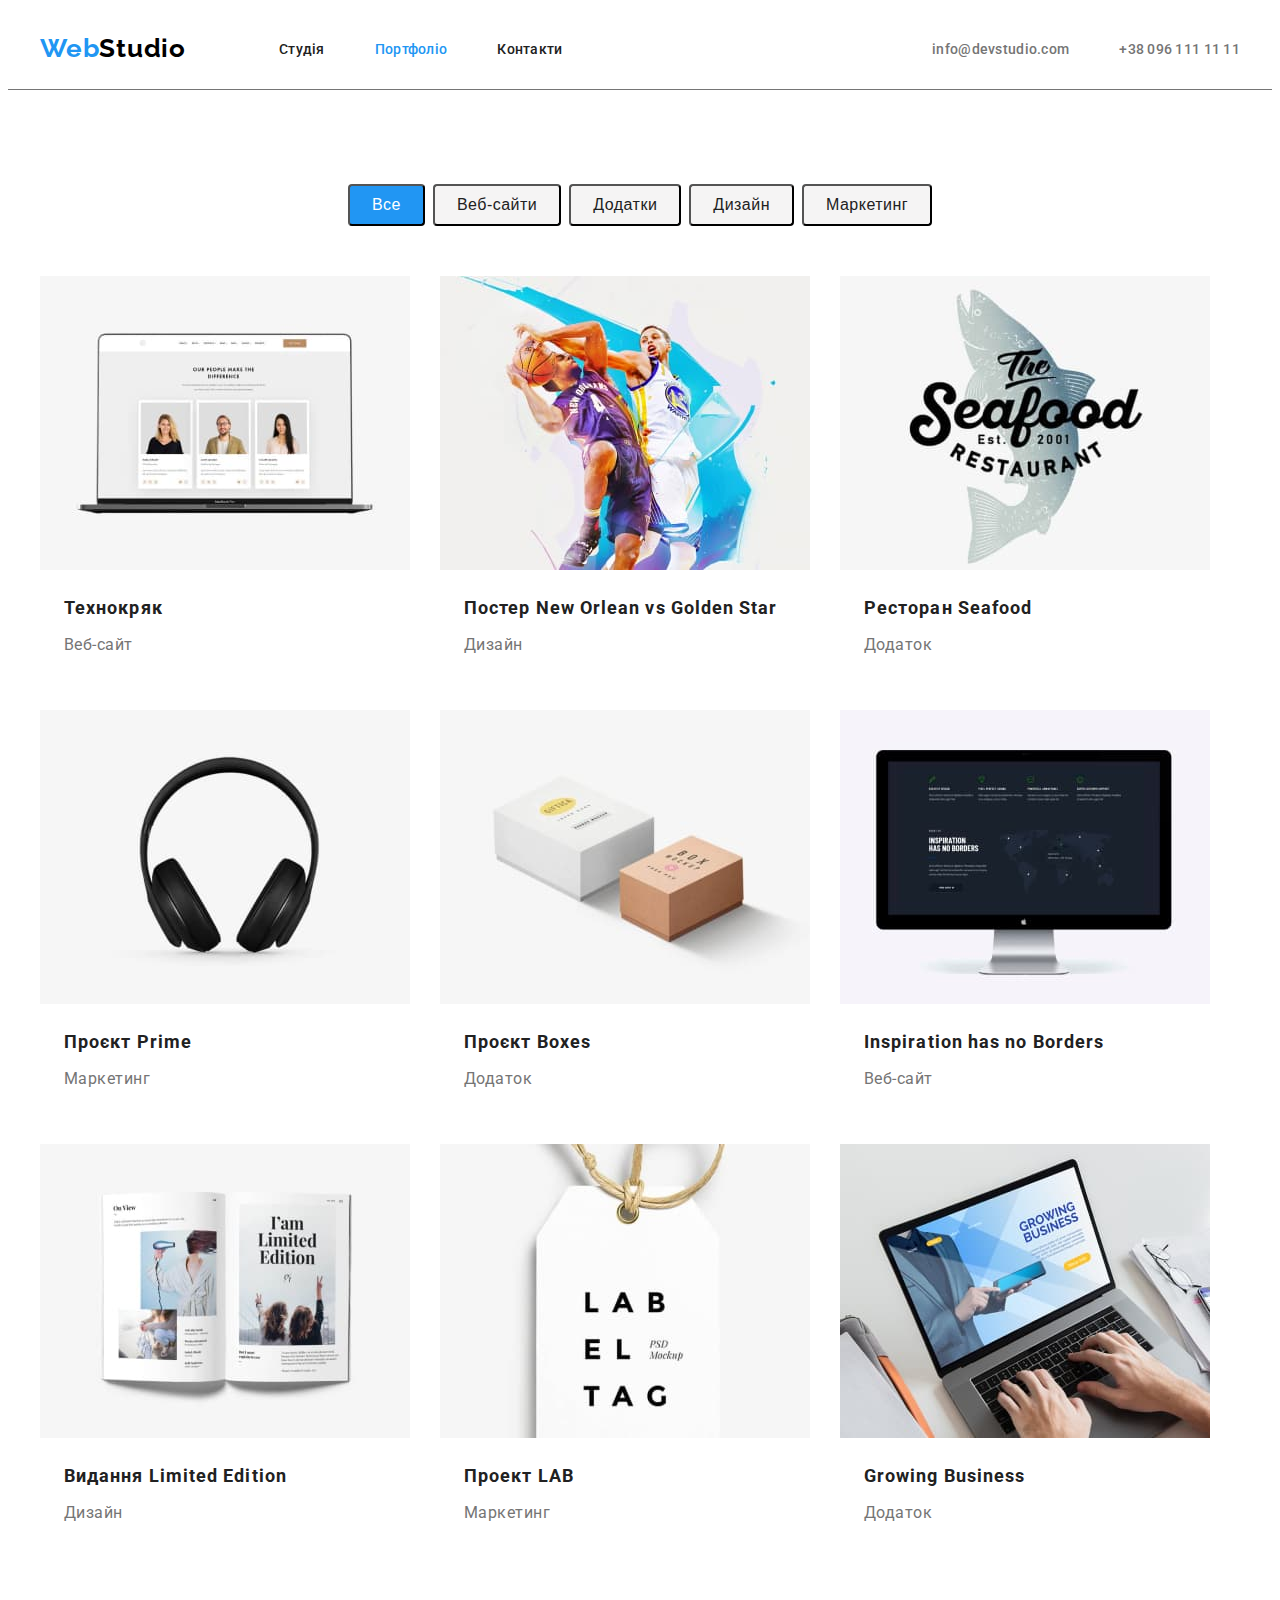
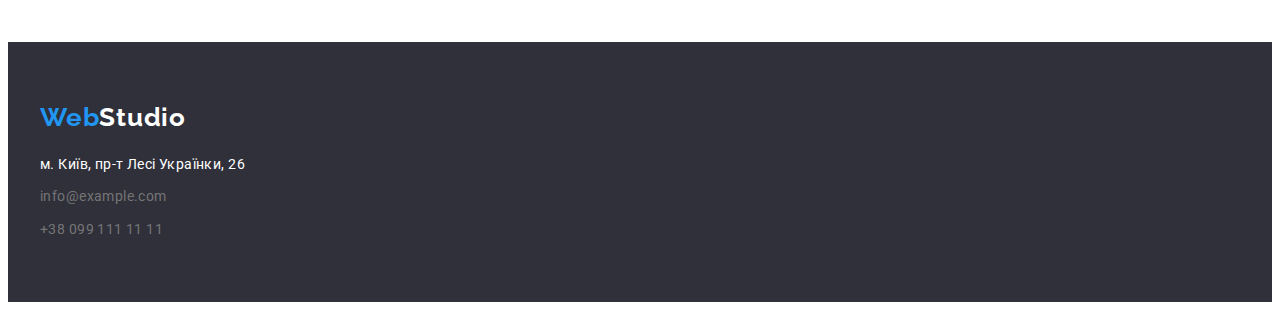
==== commit ff4cab85: "hw-03-2" ====
--- a/portfolio.html
+++ b/portfolio.html
@@ -26,12 +26,10 @@
     <header class="header">
       <div class="container main">
         <nav class="header-nav main">
-          <div class="logo">
-            <a href="" class="header-logo-link link"
-              ><span class="web header-logo-link">Web</span
-              ><span class="studio header-logo-link">Studio</span></a
-            >
-          </div>
+          <a href="" class="header-logo-link link"
+            ><span class="web header-logo-link">Web</span
+            ><span class="studio header-logo-link">Studio</span></a
+          >
 
           <ul class="header-list list">
             <li class="header-item">
@@ -63,7 +61,7 @@
     </header>
 
     <main>
-      <section class="filter-portfolio">
+      <section class="section">
         <!--Фільтр-Портфоліо-->
         <div class="container">
           <h1 class="hidden-title text-hidden">Портфоліо</h1>
@@ -88,109 +86,129 @@
             <li class="project-item">
               <a href="" class="project-link link">
                 <img
-                  class="project-imag"
+                  class="img"
                   src="./images/technocryak.jpg"
                   alt="technocryak"
                   width="370"
                 />
-                <h2 class="project-title">Технокряк</h2>
-                <p class="project-text">Веб-сайт</p>
-              </a>
-            </li>
-            <li class="project-item">
-              <a href="" class="project-link link">
-                <img
-                  class="project-imag"
+                <div class="project-content">
+                  <h2 class="project-title">Технокряк</h2>
+                  <p class="project-text">Веб-сайт</p>
+                </div>
+              </a>
+            </li>
+            <li class="project-item">
+              <a href="" class="project-link link">
+                <img
+                  class="img"
                   src="./images/poster-new-orlean-vs-golden-star.jpg"
                   alt="Poster new Orlean vs Golden star"
                   width="370"
                 />
-                <h2 class="project-title">Постер New Orlean vs Golden Star</h2>
-                <p class="project-text">Дизайн</p>
-              </a>
-            </li>
-            <li class="project-item">
-              <a href="" class="project-link link">
-                <img
-                  class="project-imag"
+                <div class="project-content">
+                  <h2 class="project-title">
+                    Постер New Orlean vs Golden Star
+                  </h2>
+                  <p class="project-text">Дизайн</p>
+                </div>
+              </a>
+            </li>
+            <li class="project-item">
+              <a href="" class="project-link link">
+                <img
+                  class="img"
                   src="./images/restaurant-seafood.jpg"
                   alt="Restaurant Seafood"
                   width="370"
                 />
-                <h2 class="project-title">Ресторан Seafood</h2>
-                <p class="project-text">Додаток</p>
-              </a>
-            </li>
-            <li class="project-item">
-              <a href="" class="project-link link">
-                <img
-                  class="project-imag"
+                <div class="project-content">
+                  <h2 class="project-title">Ресторан Seafood</h2>
+                  <p class="project-text">Додаток</p>
+                </div>
+              </a>
+            </li>
+            <li class="project-item">
+              <a href="" class="project-link link">
+                <img
+                  class="img"
                   src="./images/project-prime.jpg"
                   alt="Project Prime"
                   width="370"
                 />
-                <h2 class="project-title">Проєкт Prime</h2>
-                <p class="project-text">Маркетинг</p>
-              </a>
-            </li>
-            <li class="project-item">
-              <a href="" class="project-link link">
-                <img
-                  class="project-imag"
+                <div class="project-content">
+                  <h2 class="project-title">Проєкт Prime</h2>
+                  <p class="project-text">Маркетинг</p>
+                </div>
+              </a>
+            </li>
+            <li class="project-item">
+              <a href="" class="project-link link">
+                <img
+                  class="img"
                   src="./images/project-boxes.jpg"
                   alt="Project Boxes"
                   width="370"
                 />
-                <h2 class="project-title">Проєкт Boxes</h2>
-                <p class="project-text">Додаток</p>
-              </a>
-            </li>
-            <li class="project-item">
-              <a href="" class="project-link link">
-                <img
-                  class="project-imag"
+                <div class="project-content">
+                  <h2 class="project-title">Проєкт Boxes</h2>
+                  <p class="project-text">Додаток</p>
+                </div>
+              </a>
+            </li>
+            <li class="project-item">
+              <a href="" class="project-link link">
+                <img
+                  class="img"
                   src="./images/inspiratiom-has-no-borders.jpg"
                   alt="Inspiratiom has no Borders"
                   width="370"
                 />
-                <h2 class="project-title">Inspiration has no Borders</h2>
-                <p class="project-text">Веб-сайт</p>
-              </a>
-            </li>
-            <li class="project-item">
-              <a href="" class="project-link link">
-                <img
-                  class="project-imag"
+                <div class="project-content">
+                  <h2 class="project-title">Inspiration has no Borders</h2>
+                  <p class="project-text">Веб-сайт</p>
+                </div>
+              </a>
+            </li>
+            <li class="project-item">
+              <a href="" class="project-link link">
+                <img
+                  class="img"
                   src="./images/poblishing-limited-edition.jpg"
                   alt="Poblishing Limited Edition"
                   width="370"
                 />
-                <h2 class="project-title">Видання Limited Edition</h2>
-                <p class="project-text">Дизайн</p>
-              </a>
-            </li>
-            <li class="project-item">
-              <a href="" class="project-link link">
-                <img
-                  class="project-imag"
+                <div class="project-content">
+                  <h2 class="project-title">Видання Limited Edition</h2>
+                  <p class="project-text">Дизайн</p>
+                </div>
+              </a>
+            </li>
+            <li class="project-item">
+              <a href="" class="project-link link">
+                <img
+                  class="img"
                   src="./images/project-lab.jpg"
                   alt="Project LAB"
                   width="370"
                 />
-                <h2 class="project-title">Проект LAB</h2>
-                <p class="project-text">Маркетинг</p>
-              </a>
-            </li>
-            <li class="project-item">
-              <a href="" class="project-link link">
-                <img
-                  class="project-imag"
+                <div class="project-content">
+                  <h2 class="project-title">Проект LAB</h2>
+                  <p class="project-text">Маркетинг</p>
+                </div>
+              </a>
+            </li>
+            <li class="project-item">
+              <a href="" class="project-link link">
+                <img
+                  class="img"
                   src="./images/growing-business.jpg"
                   alt="Growing Business"
                   width="370"
                 />
-                <h2 class="project-title">Growing Business</h2>
-                <p class="project-text">Додаток</p>
+                <div class="project-content">
+                  <h2 class="project-title">Growing Business</h2>
+                  <p class="project-text">Додаток</p>
+                </div>
               </a>
             </li>
           </ul>
@@ -200,12 +218,10 @@
 
     <footer class="footer">
       <div class="container">
-        <div class="container-logo">
-          <a href="" class="footer-logo-link link"
-            ><span class="footer-web footer-logo-link">Web</span
-            ><span class="footer-studio footer-logo-link">Studio</span></a
-          >
-        </div>
+        <a href="" class="footer-logo-link link"
+          ><span class="footer-web footer-logo-link">Web</span
+          ><span class="footer-studio footer-logo-link">Studio</span></a
+        >
 
         <address class="footer-adress">
           <ul class="footer-list list">
--- a/css/styles.css
+++ b/css/styles.css
@@ -12,7 +12,6 @@
 body {
   font-family: "Roboto", sans-serif;
   color: var(--main-title-color);
-  cursor: pointer;
 }
 
 .list {
@@ -36,7 +35,12 @@
   padding-left: 15px;
   padding-right: 15px;
   width: 1200px;
-  outline: 2px solid red;
+}
+
+.img {
+  display: block;
+  max-width: 100%;
+  height: auto;
 }
 
 .studio {
@@ -60,45 +64,36 @@
   overflow: hidden;
 }
 
-.logo {
-  background-color: aqua;
+.header {
+  border-bottom: 1px solid #757575;
+}
+
+.header-list {
+  display: flex;
+  margin-left: 93px;
+}
+
+.header-list .header-item + .header-item {
+  margin-left: 50px;
+}
+
+.header-list li:last-child {
+  margin-right: 0px;
+}
+
+.header-contact {
+  display: flex;
+  margin-left: auto;
+}
+
+.header-contact .header-item + .header-item {
+  margin-left: 50px;
+}
+
+.header-logo-link {
   padding-top: 25px;
   padding-bottom: 25px;
-}
-.header-list {
-  display: flex;
-  margin-left: 93px;
-}
-.header-list .header-item {
-  background-color: aqua;
-  padding-top: 32px;
-  padding-bottom: 32px;
-}
-
-.header-list .header-item + .header-item {
-  margin-left: 50px;
-}
-
-.header-list li:last-child {
-  margin-right: 0px;
-}
-
-.header-contact {
-  display: flex;
-  margin-left: auto;
-}
-
-.header-contact .header-item {
-  background-color: aqua;
-  padding-top: 32px;
-  padding-bottom: 32px;
-}
-
-.header-contact .header-item + .header-item {
-  margin-left: 50px;
-}
-
-.header-logo-link {
+
   font-family: "Raleway";
   font-weight: 700;
   font-size: 26px;
@@ -113,6 +108,9 @@
 }
 
 .header-link {
+  padding-top: 32px;
+  padding-bottom: 32px;
+
   color: var(--main-title-color);
 }
 
@@ -172,7 +170,7 @@
   cursor: pointer;
 }
 
-.features {
+.section {
   padding-top: 94px;
   padding-bottom: 94px;
 }
@@ -184,7 +182,6 @@
 
 .features-item {
   width: 270px;
-  background-color: aquamarine;
 }
 
 .features-list .features-item + .features-item {
@@ -213,7 +210,6 @@
 
 .employment {
   padding-top: 0;
-  padding-bottom: 94px;
 }
 
 .employment-title {
@@ -235,8 +231,6 @@
 
 .employment-item {
   width: 370px;
-
-  background-color: aqua;
 }
 
 .employment-list .employment-item + .employment-item {
@@ -244,9 +238,6 @@
 }
 
 .team {
-  padding-top: 94px;
-  padding-bottom: 94px;
-
   background-color: var(--section-bgc);
 }
 
@@ -255,7 +246,6 @@
 }
 .team-item {
   width: 270px;
-  background-color: aqua;
 }
 
 .team-list .team-item + .team-item {
@@ -275,7 +265,8 @@
   text-align: center;
 }
 
-.team-imag {
+.team-jpg {
+  margin-top: 30px;
   margin-bottom: 30px;
 }
 
@@ -303,12 +294,9 @@
   text-align: center;
 }
 
-.filter-portfolio {
-  padding-top: 94px;
-  padding-bottom: 94px;
-}
-
 .filter-list {
+  margin-bottom: 50px;
+
   display: flex;
   justify-content: center;
 }
@@ -318,8 +306,6 @@
 }
 
 .filter-btn {
-  margin-bottom: 34px;
-
   border-radius: 4px;
   padding: 6px 22px;
 
@@ -357,7 +343,6 @@
   margin-bottom: 30px;
 
   width: 370px;
-  background-color: aqua;
 }
 
 .project-item:nth-child(3n) {
@@ -367,10 +352,20 @@
 .project-item:nth-last-child(-n + 3) {
   margin-bottom: 0;
 }
+
+.project-content {
+  padding-top: 20px;
+  padding-bottom: 20px;
+  padding-left: 24px;
+  padding-right: 24px;
+  border-bottom: 0;
+  border-left: 0;
+  border-right: 0;
+}
+
 .project-title {
   margin-top: 0;
   margin-bottom: 4px;
-  margin-left: 24px;
 
   font-weight: 700;
   font-size: 18px;
@@ -381,8 +376,7 @@
 
 .project-text {
   margin-top: 0;
-  margin-bottom: 20px;
-  margin-left: 24px;
+  margin-bottom: 0;
 
   font-size: 16px;
   line-height: 1.87;
@@ -390,14 +384,6 @@
   letter-spacing: 0.03em;
 }
 
-.project-imag {
-  margin-bottom: 20px;
-}
-
-.container-logo {
-  margin-bottom: 20px;
-}
-
 .footer-web {
   color: var(--accent-color);
 }
@@ -412,8 +398,6 @@
 }
 
 .footer-logo-link {
-  margin-bottom: 30px;
-
   font-family: "Raleway";
   font-weight: 700;
   font-size: 26px;
@@ -442,6 +426,10 @@
   letter-spacing: 0.03em;
 }
 
+.footer-adress-item {
+  margin-top: 20px;
+}
+
 .footer-link:hover,
 .footer-link:focus,
 .footer-link:active {
